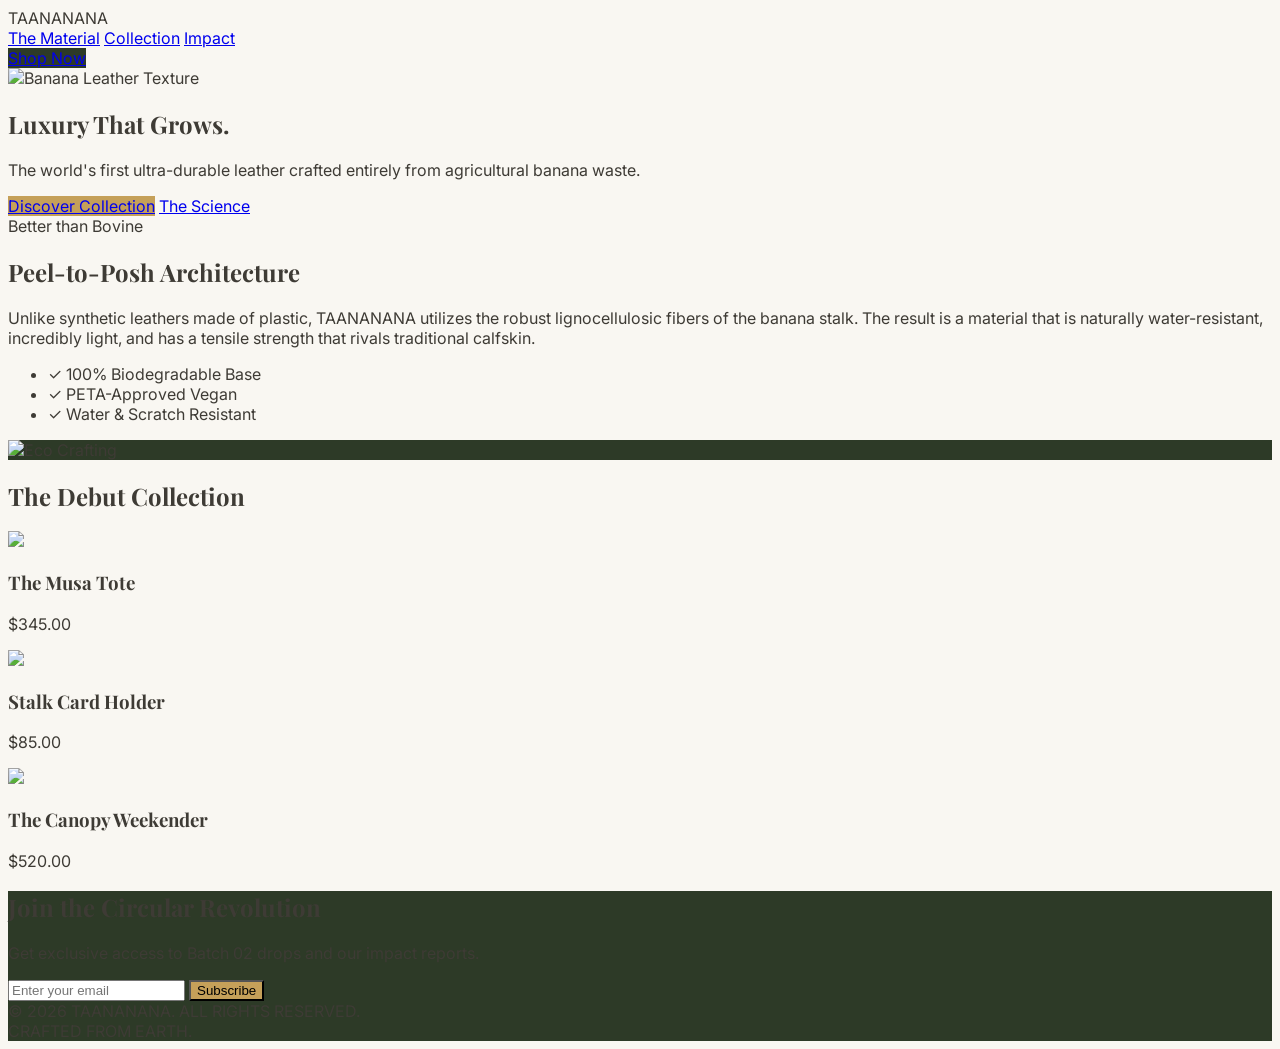
==== index.html @ 6c9b7fd7 "Add files via upload" ====
<!DOCTYPE html>
<html lang="en">
<head>
    <meta charset="UTF-8">
    <meta name="viewport" content="width=device-width, initial-scale=1.0">
    <title>TAANANANA | Luxury Banana Leather</title>
    <script src="https://cdn.tailwindcss.com"></script>
    <link href="https://unpkg.com/aos@2.3.1/dist/aos.css" rel="stylesheet">
    <link rel="preconnect" href="https://fonts.googleapis.com">
    <style>
        @import url('https://fonts.googleapis.com/css2?family=Playfair+Display:wght@700&family=Inter:wght@300;400;600&display=swap');
        
        body { font-family: 'Inter', sans-serif; scroll-behavior: smooth; }
        h1, h2, h3 { font-family: 'Playfair Display', serif; }
        .bg-cream { background-color: #F9F7F2; }
        .text-earth { color: #3E3B35; }
        .bg-forest { background-color: #2D3A27; }
        .btn-gold { background-color: #C5A059; transition: all 0.3s ease; }
        .btn-gold:hover { background-color: #A68546; transform: translateY(-2px); }
    </style>
</head>
<body class="bg-cream text-earth">

    <nav class="fixed w-full z-50 bg-cream/90 backdrop-blur-md border-b border-gray-200">
        <div class="max-w-7xl mx-auto px-6 py-4 flex justify-between items-center">
            <div class="text-2xl font-bold tracking-widest text-forest">TAANANANA</div>
            <div class="hidden md:flex space-x-8 text-sm uppercase tracking-widest font-semibold">
                <a href="#material" class="hover:text-gold-600">The Material</a>
                <a href="#shop" class="hover:text-gold-600">Collection</a>
                <a href="#impact" class="hover:text-gold-600">Impact</a>
            </div>
            <a href="#shop" class="bg-forest text-white px-6 py-2 text-sm uppercase tracking-tighter rounded-sm">Shop Now</a>
        </div>
    </nav>

    <section class="relative h-screen flex items-center justify-center overflow-hidden">
        <div class="absolute inset-0 z-0">
            <img src="https://images.unsplash.com/photo-1581553680321-4fffae59fccd?auto=format&fit=crop&q=80" 
                 class="w-full h-full object-cover opacity-80" alt="Banana Leather Texture">
            <div class="absolute inset-0 bg-black/20"></div>
        </div>
        
        <div class="relative z-10 text-center px-4" data-aos="fade-up">
            <h1 class="text-5xl md:text-7xl text-white mb-6">Luxury That Grows.</h1>
            <p class="text-white text-lg md:text-xl mb-8 max-w-2xl mx-auto font-light italic">
                The world's first ultra-durable leather crafted entirely from agricultural banana waste.
            </p>
            <div class="flex flex-col md:flex-row gap-4 justify-center">
                <a href="#shop" class="btn-gold text-white px-10 py-4 text-sm uppercase tracking-widest font-bold">Discover Collection</a>
                <a href="#material" class="bg-white/10 backdrop-blur-md text-white border border-white px-10 py-4 text-sm uppercase tracking-widest font-bold hover:bg-white hover:text-forest">The Science</a>
            </div>
        </div>
    </section>

    <section id="material" class="py-24 max-w-7xl mx-auto px-6">
        <div class="grid md:grid-cols-2 gap-16 items-center">
            <div data-aos="fade-right">
                <span class="text-gold-600 uppercase tracking-widest text-sm font-bold">Better than Bovine</span>
                <h2 class="text-4xl mt-4 mb-6 leading-tight">Peel-to-Posh Architecture</h2>
                <p class="text-gray-600 mb-6 leading-relaxed">
                    Unlike synthetic leathers made of plastic, TAANANANA utilizes the robust lignocellulosic fibers of the banana stalk. The result is a material that is naturally water-resistant, incredibly light, and has a tensile strength that rivals traditional calfskin.
                </p>
                <ul class="space-y-4 text-sm font-semibold">
                    <li class="flex items-center">✓ 100% Biodegradable Base</li>
                    <li class="flex items-center">✓ PETA-Approved Vegan</li>
                    <li class="flex items-center">✓ Water & Scratch Resistant</li>
                </ul>
            </div>
            <div class="bg-forest h-[500px] rounded-lg overflow-hidden relative" data-aos="zoom-in">
                 <img src="https://images.unsplash.com/photo-1590874103328-eac38a683ce7?auto=format&fit=crop&q=80" class="w-full h-full object-cover mix-blend-overlay opacity-80" alt="Eco Crafting">
            </div>
        </div>
    </section>

    <section id="shop" class="bg-white py-20">
        <div class="text-center mb-16">
            <h2 class="text-4xl">The Debut Collection</h2>
            <div class="w-24 h-1 bg-gold-600 mx-auto mt-4"></div>
        </div>
        <div class="max-w-7xl mx-auto px-6 grid md:grid-cols-3 gap-8">
            <div class="group cursor-pointer" data-aos="fade-up" data-aos-delay="100">
                <div class="overflow-hidden bg-gray-100 aspect-[4/5] mb-4">
                    <img src="https://images.unsplash.com/photo-1548036328-c9fa89d128fa?auto=format&fit=crop&q=80" class="w-full h-full object-cover group-hover:scale-105 transition duration-500">
                </div>
                <h3 class="text-xl italic">The Musa Tote</h3>
                <p class="text-gray-500">$345.00</p>
            </div>
            <div class="group cursor-pointer" data-aos="fade-up" data-aos-delay="200">
                <div class="overflow-hidden bg-gray-100 aspect-[4/5] mb-4">
                    <img src="https://images.unsplash.com/photo-1584917865442-de89df76afd3?auto=format&fit=crop&q=80" class="w-full h-full object-cover group-hover:scale-105 transition duration-500">
                </div>
                <h3 class="text-xl italic">Stalk Card Holder</h3>
                <p class="text-gray-500">$85.00</p>
            </div>
            <div class="group cursor-pointer" data-aos="fade-up" data-aos-delay="300">
                <div class="overflow-hidden bg-gray-100 aspect-[4/5] mb-4">
                    <img src="https://images.unsplash.com/photo-1622560480605-d83c853bc5c3?auto=format&fit=crop&q=80" class="w-full h-full object-cover group-hover:scale-105 transition duration-500">
                </div>
                <h3 class="text-xl italic">The Canopy Weekender</h3>
                <p class="text-gray-500">$520.00</p>
            </div>
        </div>
    </section>

    <footer class="bg-forest text-white py-16">
        <div class="max-w-4xl mx-auto text-center px-6">
            <h2 class="text-3xl mb-4">Join the Circular Revolution</h2>
            <p class="text-gray-400 mb-8">Get exclusive access to Batch 02 drops and our impact reports.</p>
            <form class="flex flex-col md:flex-row gap-2">
                <input type="email" placeholder="Enter your email" class="flex-1 px-6 py-4 bg-white/10 border border-white/20 focus:outline-none focus:border-white">
                <button type="submit" class="btn-gold px-12 py-4 uppercase font-bold text-sm">Subscribe</button>
            </form>
            <div class="mt-12 pt-8 border-t border-white/10 text-xs tracking-widest text-gray-500">
                © 2026 TAANANANA. ALL RIGHTS RESERVED. <br> CRAFTED FROM EARTH.
            </div>
        </div>
    </footer>

    <script src="https://unpkg.com/aos@2.3.1/dist/aos.js"></script>
    <script>
        AOS.init({ duration: 1000, once: true });
    </script>
</body>
</html>
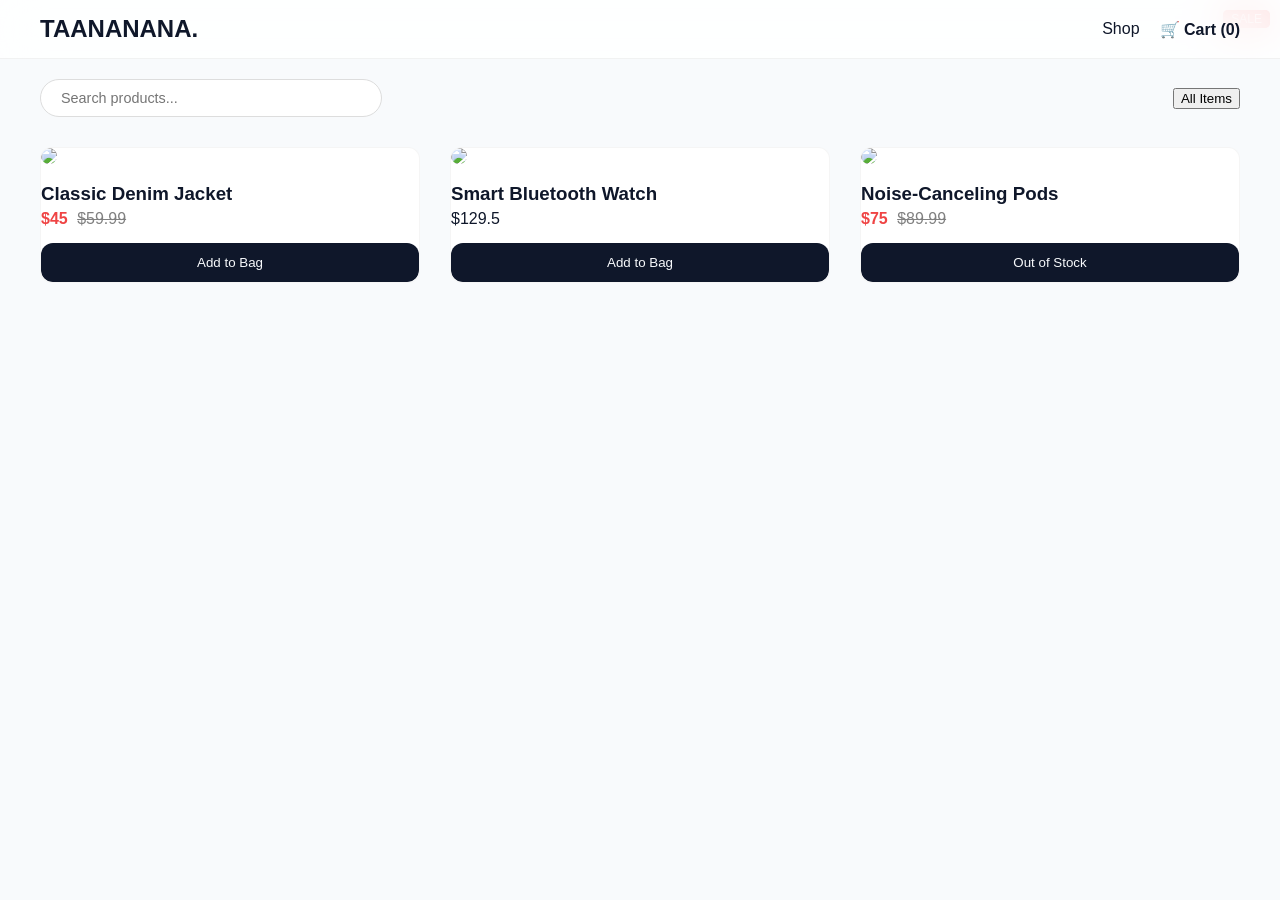
==== commit acdb1ba7: "Add files via upload" ====
--- a/index.html
+++ b/index.html
@@ -3,122 +3,42 @@
 <head>
     <meta charset="UTF-8">
     <meta name="viewport" content="width=device-width, initial-scale=1.0">
-    <title>TAANANANA | Luxury Banana Leather</title>
-    <script src="https://cdn.tailwindcss.com"></script>
-    <link href="https://unpkg.com/aos@2.3.1/dist/aos.css" rel="stylesheet">
-    <link rel="preconnect" href="https://fonts.googleapis.com">
-    <style>
-        @import url('https://fonts.googleapis.com/css2?family=Playfair+Display:wght@700&family=Inter:wght@300;400;600&display=swap');
-        
-        body { font-family: 'Inter', sans-serif; scroll-behavior: smooth; }
-        h1, h2, h3 { font-family: 'Playfair Display', serif; }
-        .bg-cream { background-color: #F9F7F2; }
-        .text-earth { color: #3E3B35; }
-        .bg-forest { background-color: #2D3A27; }
-        .btn-gold { background-color: #C5A059; transition: all 0.3s ease; }
-        .btn-gold:hover { background-color: #A68546; transform: translateY(-2px); }
-    </style>
+    <title>TAANANANA | Professional Collective</title>
+    <link href="https://fonts.googleapis.com/css2?family=Poppins:wght@300;400;600&display=swap" rel="stylesheet">
+    <link rel="stylesheet" href="styles.css">
 </head>
-<body class="bg-cream text-earth">
+<body>
+    <header>
+        <div class="header-content" style="max-width: 1200px; margin: auto; display: flex; justify-content: space-between; align-items: center; padding: 15px;">
+            <h1 style="font-weight: 700; font-size: 1.5rem; margin:0;">TAANANANA.</h1>
+            <nav>
+                <ul style="display:flex; list-style:none; gap:20px; margin:0;">
+                    <li><a href="index.html" style="text-decoration:none; color:inherit;">Shop</a></li>
+                    <li><a href="cart.html" style="text-decoration:none; color:inherit; font-weight:600;">🛒 Cart (<span id="cart-count">0</span>)</a></li>
+                </ul>
+            </nav>
+        </div>
+    </header>
 
-    <nav class="fixed w-full z-50 bg-cream/90 backdrop-blur-md border-b border-gray-200">
-        <div class="max-w-7xl mx-auto px-6 py-4 flex justify-between items-center">
-            <div class="text-2xl font-bold tracking-widest text-forest">TAANANANA</div>
-            <div class="hidden md:flex space-x-8 text-sm uppercase tracking-widest font-semibold">
-                <a href="#material" class="hover:text-gold-600">The Material</a>
-                <a href="#shop" class="hover:text-gold-600">Collection</a>
-                <a href="#impact" class="hover:text-gold-600">Impact</a>
-            </div>
-            <a href="#shop" class="bg-forest text-white px-6 py-2 text-sm uppercase tracking-tighter rounded-sm">Shop Now</a>
-        </div>
-    </nav>
-
-    <section class="relative h-screen flex items-center justify-center overflow-hidden">
-        <div class="absolute inset-0 z-0">
-            <img src="https://images.unsplash.com/photo-1581553680321-4fffae59fccd?auto=format&fit=crop&q=80" 
-                 class="w-full h-full object-cover opacity-80" alt="Banana Leather Texture">
-            <div class="absolute inset-0 bg-black/20"></div>
-        </div>
-        
-        <div class="relative z-10 text-center px-4" data-aos="fade-up">
-            <h1 class="text-5xl md:text-7xl text-white mb-6">Luxury That Grows.</h1>
-            <p class="text-white text-lg md:text-xl mb-8 max-w-2xl mx-auto font-light italic">
-                The world's first ultra-durable leather crafted entirely from agricultural banana waste.
-            </p>
-            <div class="flex flex-col md:flex-row gap-4 justify-center">
-                <a href="#shop" class="btn-gold text-white px-10 py-4 text-sm uppercase tracking-widest font-bold">Discover Collection</a>
-                <a href="#material" class="bg-white/10 backdrop-blur-md text-white border border-white px-10 py-4 text-sm uppercase tracking-widest font-bold hover:bg-white hover:text-forest">The Science</a>
+    <main style="max-width: 1200px; margin: auto; padding: 20px;">
+        <div id="filter-bar" style="display:flex; justify-content:space-between; align-items:center; flex-wrap:wrap; margin-bottom:30px;">
+            <input type="text" id="search" placeholder="Search products..." style="padding:10px 20px; border-radius:50px; border:1px solid #ddd; width:100%; max-width:300px;">
+            <div id="category-filters">
+                <button class="cat-btn active" data-cat="all">All Items</button>
             </div>
         </div>
-    </section>
+        <div id="product-list" style="display:grid; grid-template-columns: repeat(auto-fill, minmax(280px, 1fr)); gap:30px;"></div>
+    </main>
 
-    <section id="material" class="py-24 max-w-7xl mx-auto px-6">
-        <div class="grid md:grid-cols-2 gap-16 items-center">
-            <div data-aos="fade-right">
-                <span class="text-gold-600 uppercase tracking-widest text-sm font-bold">Better than Bovine</span>
-                <h2 class="text-4xl mt-4 mb-6 leading-tight">Peel-to-Posh Architecture</h2>
-                <p class="text-gray-600 mb-6 leading-relaxed">
-                    Unlike synthetic leathers made of plastic, TAANANANA utilizes the robust lignocellulosic fibers of the banana stalk. The result is a material that is naturally water-resistant, incredibly light, and has a tensile strength that rivals traditional calfskin.
-                </p>
-                <ul class="space-y-4 text-sm font-semibold">
-                    <li class="flex items-center">✓ 100% Biodegradable Base</li>
-                    <li class="flex items-center">✓ PETA-Approved Vegan</li>
-                    <li class="flex items-center">✓ Water & Scratch Resistant</li>
-                </ul>
-            </div>
-            <div class="bg-forest h-[500px] rounded-lg overflow-hidden relative" data-aos="zoom-in">
-                 <img src="https://images.unsplash.com/photo-1590874103328-eac38a683ce7?auto=format&fit=crop&q=80" class="w-full h-full object-cover mix-blend-overlay opacity-80" alt="Eco Crafting">
-            </div>
+    <div id="toast-container"></div>
+
+    <div id="modal" style="display:none; position:fixed; inset:0; background:rgba(0,0,0,0.8); backdrop-filter:blur(10px); z-index:2000; align-items:center; justify-content:center; padding:20px;">
+        <div id="modal-content" style="background:var(--bg); padding:40px; border-radius:30px; max-width:800px; position:relative; width:100%;">
+            <span id="close-modal" style="position:absolute; right:25px; top:20px; font-size:30px; cursor:pointer;">&times;</span>
+            <div id="modal-inner"></div>
         </div>
-    </section>
+    </div>
 
-    <section id="shop" class="bg-white py-20">
-        <div class="text-center mb-16">
-            <h2 class="text-4xl">The Debut Collection</h2>
-            <div class="w-24 h-1 bg-gold-600 mx-auto mt-4"></div>
-        </div>
-        <div class="max-w-7xl mx-auto px-6 grid md:grid-cols-3 gap-8">
-            <div class="group cursor-pointer" data-aos="fade-up" data-aos-delay="100">
-                <div class="overflow-hidden bg-gray-100 aspect-[4/5] mb-4">
-                    <img src="https://images.unsplash.com/photo-1548036328-c9fa89d128fa?auto=format&fit=crop&q=80" class="w-full h-full object-cover group-hover:scale-105 transition duration-500">
-                </div>
-                <h3 class="text-xl italic">The Musa Tote</h3>
-                <p class="text-gray-500">$345.00</p>
-            </div>
-            <div class="group cursor-pointer" data-aos="fade-up" data-aos-delay="200">
-                <div class="overflow-hidden bg-gray-100 aspect-[4/5] mb-4">
-                    <img src="https://images.unsplash.com/photo-1584917865442-de89df76afd3?auto=format&fit=crop&q=80" class="w-full h-full object-cover group-hover:scale-105 transition duration-500">
-                </div>
-                <h3 class="text-xl italic">Stalk Card Holder</h3>
-                <p class="text-gray-500">$85.00</p>
-            </div>
-            <div class="group cursor-pointer" data-aos="fade-up" data-aos-delay="300">
-                <div class="overflow-hidden bg-gray-100 aspect-[4/5] mb-4">
-                    <img src="https://images.unsplash.com/photo-1622560480605-d83c853bc5c3?auto=format&fit=crop&q=80" class="w-full h-full object-cover group-hover:scale-105 transition duration-500">
-                </div>
-                <h3 class="text-xl italic">The Canopy Weekender</h3>
-                <p class="text-gray-500">$520.00</p>
-            </div>
-        </div>
-    </section>
-
-    <footer class="bg-forest text-white py-16">
-        <div class="max-w-4xl mx-auto text-center px-6">
-            <h2 class="text-3xl mb-4">Join the Circular Revolution</h2>
-            <p class="text-gray-400 mb-8">Get exclusive access to Batch 02 drops and our impact reports.</p>
-            <form class="flex flex-col md:flex-row gap-2">
-                <input type="email" placeholder="Enter your email" class="flex-1 px-6 py-4 bg-white/10 border border-white/20 focus:outline-none focus:border-white">
-                <button type="submit" class="btn-gold px-12 py-4 uppercase font-bold text-sm">Subscribe</button>
-            </form>
-            <div class="mt-12 pt-8 border-t border-white/10 text-xs tracking-widest text-gray-500">
-                © 2026 TAANANANA. ALL RIGHTS RESERVED. <br> CRAFTED FROM EARTH.
-            </div>
-        </div>
-    </footer>
-
-    <script src="https://unpkg.com/aos@2.3.1/dist/aos.js"></script>
-    <script>
-        AOS.init({ duration: 1000, once: true });
-    </script>
+    <script src="script.js"></script>
 </body>
 </html>
--- a/styles.css
+++ b/styles.css
@@ -0,0 +1,67 @@
+:root {
+    /* Premium Palette from the reference */
+    --primary: #0f172a;
+    --accent: #14b8a6; 
+    --success: #10b981;
+    --danger: #ef4444;
+    --glass: rgba(255, 255, 255, 0.85);
+    --bg: #f8fafc;
+    --card-bg: #ffffff;
+}
+
+@media (prefers-color-scheme: dark) {
+    :root {
+        --bg: #020617;
+        --card-bg: #0f172a;
+        --primary: #f8fafc;
+        --glass: rgba(15, 23, 42, 0.9);
+    }
+}
+
+body { 
+    font-family: 'Inter', sans-serif; /* Professional tech font */
+    background: var(--bg); 
+    color: var(--primary); 
+    margin: 0; 
+}
+
+/* Glassmorphism Header */
+header {
+    background: var(--glass);
+    backdrop-filter: blur(20px);
+    position: sticky; 
+    top: 0; 
+    z-index: 1000;
+    border-bottom: 1px solid rgba(0,0,0,0.05);
+}
+
+/* Premium Card Design */
+.product {
+    background: var(--card-bg); 
+    border-radius: 12px; 
+    padding: 0; /* Full-bleed image style */
+    overflow: hidden;
+    transition: all 0.3s cubic-bezier(0.4, 0, 0.2, 1);
+    border: 1px solid rgba(0,0,0,0.04);
+}
+
+.product:hover {
+    transform: translateY(-8px);
+    box-shadow: 0 20px 25px -5px rgba(0, 0, 0, 0.1);
+}
+
+.product-info { padding: 20px; }
+
+/* Refined Search Bar */
+#search {
+    background: var(--card-bg);
+    border: 1px solid #e2e8f0;
+    padding: 12px 24px;
+    font-size: 0.9rem;
+    border-radius: 8px; /* Squared-off edges look more premium than pills */
+}
+
+#search:focus {
+    border-color: var(--accent);
+    box-shadow: 0 0 0 4px rgba(20, 184, 166, 0.1);
+}
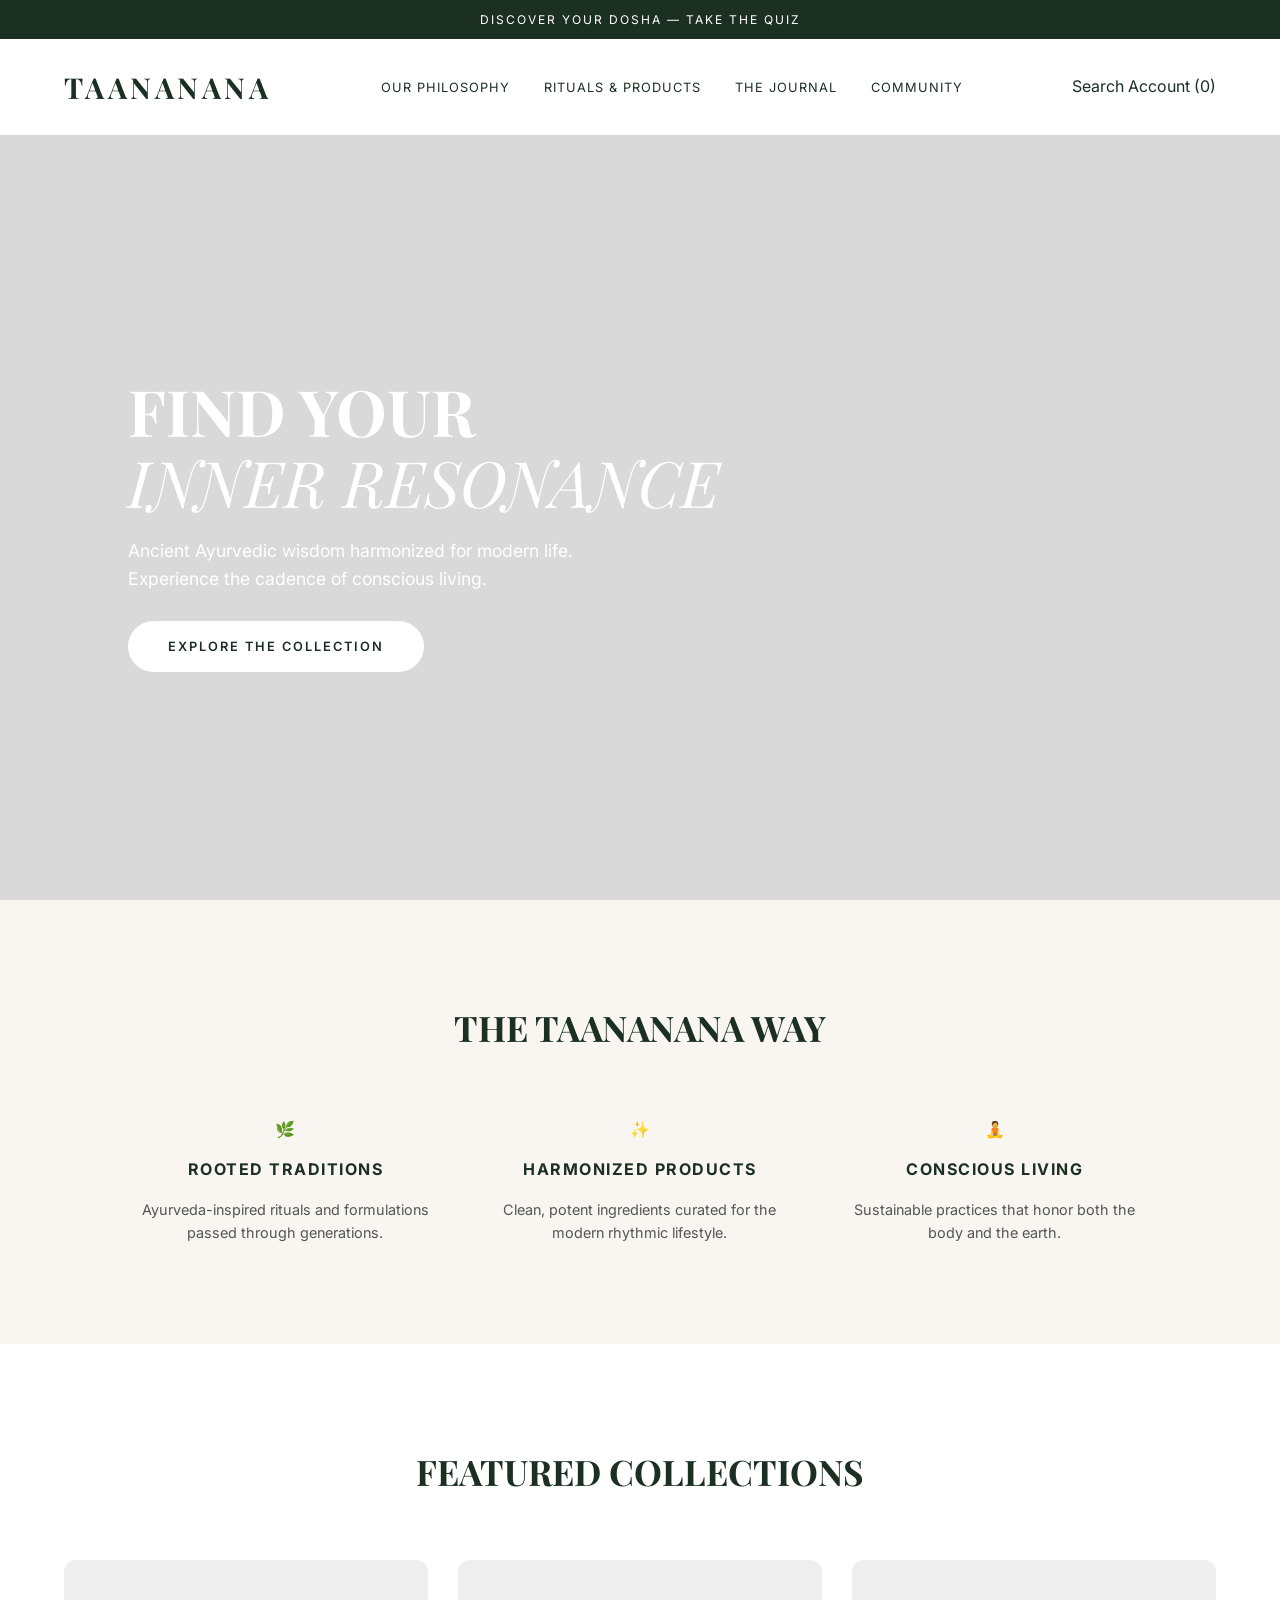
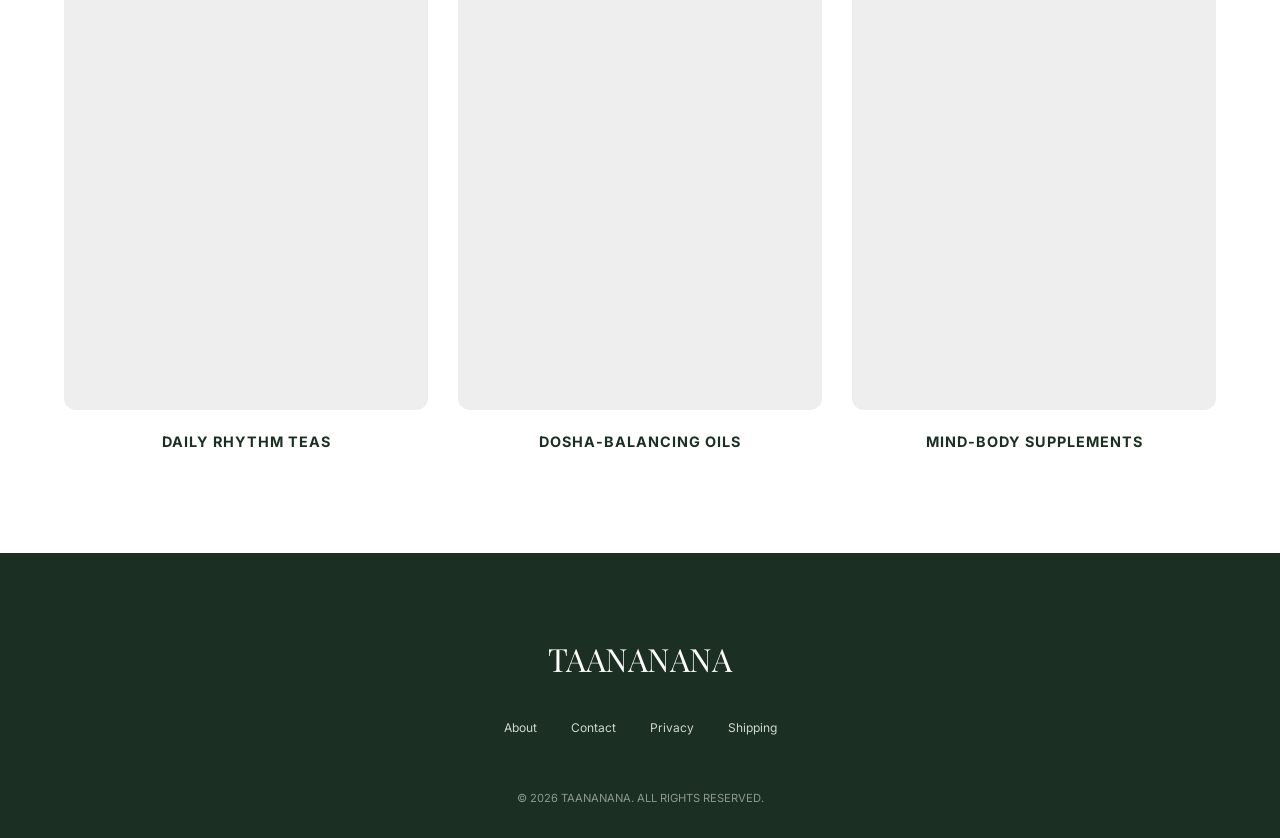
==== commit 6ba9ccd1: "Add files via upload" ====
--- a/index.html
+++ b/index.html
@@ -3,42 +3,89 @@
 <head>
     <meta charset="UTF-8">
     <meta name="viewport" content="width=device-width, initial-scale=1.0">
-    <title>TAANANANA | Professional Collective</title>
-    <link href="https://fonts.googleapis.com/css2?family=Poppins:wght@300;400;600&display=swap" rel="stylesheet">
-    <link rel="stylesheet" href="styles.css">
+    <title>TAANANANA | The Rhythm of Well-being</title>
+    <link href="https://fonts.googleapis.com/css2?family=Playfair+Display:ital,wght@0,400;0,600;1,400&family=Inter:wght@300;400;500&display=swap" rel="stylesheet">
+    <link rel="stylesheet" href="style.css">
 </head>
 <body>
+
+    <div class="promo-bar">DISCOVER YOUR DOSHA — TAKE THE QUIZ</div>
+
     <header>
-        <div class="header-content" style="max-width: 1200px; margin: auto; display: flex; justify-content: space-between; align-items: center; padding: 15px;">
-            <h1 style="font-weight: 700; font-size: 1.5rem; margin:0;">TAANANANA.</h1>
-            <nav>
-                <ul style="display:flex; list-style:none; gap:20px; margin:0;">
-                    <li><a href="index.html" style="text-decoration:none; color:inherit;">Shop</a></li>
-                    <li><a href="cart.html" style="text-decoration:none; color:inherit; font-weight:600;">🛒 Cart (<span id="cart-count">0</span>)</a></li>
-                </ul>
-            </nav>
+        <div class="logo">TAANANANA</div>
+        <nav>
+            <a href="#philosophy">Our Philosophy</a>
+            <a href="#shop">Rituals & Products</a>
+            <a href="#journal">The Journal</a>
+            <a href="#community">Community</a>
+        </nav>
+        <div class="nav-utils">
+            <span>Search</span>
+            <span>Account (0)</span>
         </div>
     </header>
 
-    <main style="max-width: 1200px; margin: auto; padding: 20px;">
-        <div id="filter-bar" style="display:flex; justify-content:space-between; align-items:center; flex-wrap:wrap; margin-bottom:30px;">
-            <input type="text" id="search" placeholder="Search products..." style="padding:10px 20px; border-radius:50px; border:1px solid #ddd; width:100%; max-width:300px;">
-            <div id="category-filters">
-                <button class="cat-btn active" data-cat="all">All Items</button>
+    <section class="hero">
+        <div class="hero-overlay">
+            <div class="hero-content">
+                <h1>FIND YOUR <br> <span>INNER RESONANCE</span></h1>
+                <p>Ancient Ayurvedic wisdom harmonized for modern life. Experience the cadence of conscious living.</p>
+                <a href="#shop" class="cta-primary">EXPLORE THE COLLECTION</a>
             </div>
         </div>
-        <div id="product-list" style="display:grid; grid-template-columns: repeat(auto-fill, minmax(280px, 1fr)); gap:30px;"></div>
-    </main>
+    </section>
 
-    <div id="toast-container"></div>
+    <section id="philosophy" class="features">
+        <h2 class="section-title">THE TAANANANA WAY</h2>
+        <div class="features-grid">
+            <div class="feature-card">
+                <div class="icon">🌿</div>
+                <h3>ROOTED TRADITIONS</h3>
+                <p>Ayurveda-inspired rituals and formulations passed through generations.</p>
+            </div>
+            <div class="feature-card">
+                <div class="icon">✨</div>
+                <h3>HARMONIZED PRODUCTS</h3>
+                <p>Clean, potent ingredients curated for the modern rhythmic lifestyle.</p>
+            </div>
+            <div class="feature-card">
+                <div class="icon">🧘</div>
+                <h3>CONSCIOUS LIVING</h3>
+                <p>Sustainable practices that honor both the body and the earth.</p>
+            </div>
+        </div>
+    </section>
 
-    <div id="modal" style="display:none; position:fixed; inset:0; background:rgba(0,0,0,0.8); backdrop-filter:blur(10px); z-index:2000; align-items:center; justify-content:center; padding:20px;">
-        <div id="modal-content" style="background:var(--bg); padding:40px; border-radius:30px; max-width:800px; position:relative; width:100%;">
-            <span id="close-modal" style="position:absolute; right:25px; top:20px; font-size:30px; cursor:pointer;">&times;</span>
-            <div id="modal-inner"></div>
+    <section id="shop" class="shop-section">
+        <h2 class="section-title">FEATURED COLLECTIONS</h2>
+        <div class="grid">
+            <div class="item">
+                <div class="img-placeholder" style="background-image: url('https://images.unsplash.com/photo-1544367567-0f2fcb009e0b?auto=format&fit=crop&q=80&w=600');"></div>
+                <h3>DAILY RHYTHM TEAS</h3>
+            </div>
+            <div class="item">
+                <div class="img-placeholder" style="background-image: url('https://images.unsplash.com/photo-1608571423902-eed4a5ad8108?auto=format&fit=crop&q=80&w=600');"></div>
+                <h3>DOSHA-BALANCING OILS</h3>
+            </div>
+            <div class="item">
+                <div class="img-placeholder" style="background-image: url('https://images.unsplash.com/photo-1512069772995-ec65ed45afd6?auto=format&fit=crop&q=80&w=600');"></div>
+                <h3>MIND-BODY SUPPLEMENTS</h3>
+            </div>
         </div>
-    </div>
+    </section>
 
-    <script src="script.js"></script>
+    <footer>
+        <div class="footer-content">
+            <div class="footer-logo">TAANANANA</div>
+            <div class="footer-links">
+                <a href="#">About</a>
+                <a href="#">Contact</a>
+                <a href="#">Privacy</a>
+                <a href="#">Shipping</a>
+            </div>
+            <p class="copyright">&copy; 2026 TAANANANA. ALL RIGHTS RESERVED.</p>
+        </div>
+    </footer>
+
 </body>
 </html>
--- a/style.css
+++ b/style.css
@@ -0,0 +1,173 @@
+:root {
+    --deep-green: #1b3022;
+    --gold: #c5a059;
+    --sand: #f9f6f2;
+    --white: #ffffff;
+    --text-grey: #555;
+}
+
+* { box-sizing: border-box; margin: 0; padding: 0; }
+
+body {
+    font-family: 'Inter', sans-serif;
+    color: var(--deep-green);
+    background-color: var(--white);
+    line-height: 1.6;
+}
+
+/* Header & Promo */
+.promo-bar {
+    background: var(--deep-green);
+    color: var(--white);
+    text-align: center;
+    padding: 10px;
+    font-size: 0.75rem;
+    letter-spacing: 2px;
+}
+
+header {
+    display: flex;
+    justify-content: space-between;
+    align-items: center;
+    padding: 25px 5%;
+    background: var(--white);
+    position: sticky;
+    top: 0;
+    z-index: 1000;
+}
+
+.logo {
+    font-family: 'Playfair Display', serif;
+    font-size: 1.8rem;
+    font-weight: bold;
+    letter-spacing: 4px;
+}
+
+nav a {
+    text-decoration: none;
+    color: var(--deep-green);
+    margin: 0 15px;
+    font-size: 0.8rem;
+    text-transform: uppercase;
+    letter-spacing: 1px;
+}
+
+/* Hero Section */
+.hero {
+    height: 85vh;
+    background: url('https://images.unsplash.com/photo-1593113598332-cd288d649433?auto=format&fit=crop&q=80&w=1600') center/cover no-repeat;
+    display: flex;
+    align-items: center;
+    justify-content: center;
+}
+
+.hero-overlay {
+    background: rgba(0,0,0,0.15);
+    width: 100%;
+    height: 100%;
+    display: flex;
+    align-items: center;
+    padding: 0 10%;
+}
+
+.hero-content h1 {
+    font-family: 'Playfair Display', serif;
+    font-size: 4rem;
+    color: var(--white);
+    line-height: 1.1;
+}
+
+.hero-content h1 span { font-style: italic; font-weight: 300; }
+
+.hero-content p {
+    color: var(--white);
+    max-width: 500px;
+    margin: 20px 0 40px;
+    font-size: 1.1rem;
+}
+
+.cta-primary {
+    background: var(--white);
+    color: var(--deep-green);
+    padding: 18px 40px;
+    text-decoration: none;
+    font-size: 0.8rem;
+    font-weight: 600;
+    letter-spacing: 2px;
+    border-radius: 50px;
+}
+
+/* Features Section */
+.features {
+    padding: 100px 10%;
+    background-color: var(--sand);
+    text-align: center;
+}
+
+.section-title {
+    font-family: 'Playfair Display', serif;
+    font-size: 2.2rem;
+    margin-bottom: 60px;
+}
+
+.features-grid {
+    display: grid;
+    grid-template-columns: repeat(auto-fit, minmax(280px, 1fr));
+    gap: 40px;
+}
+
+.feature-card h3 {
+    margin: 15px 0;
+    font-size: 1rem;
+    letter-spacing: 1.5px;
+}
+
+.feature-card p { font-size: 0.9rem; color: var(--text-grey); }
+
+/* Shop Section */
+.shop-section { padding: 100px 5%; text-align: center; }
+
+.grid {
+    display: grid;
+    grid-template-columns: repeat(3, 1fr);
+    gap: 30px;
+}
+
+.img-placeholder {
+    height: 450px;
+    background-color: #eee;
+    background-size: cover;
+    background-position: center;
+    border-radius: 12px;
+    transition: transform 0.5s ease;
+}
+
+.item:hover .img-placeholder { transform: scale(1.02); }
+
+.item h3 { margin-top: 20px; font-size: 0.9rem; letter-spacing: 1px; }
+
+/* Footer */
+footer {
+    background: var(--deep-green);
+    color: var(--white);
+    padding: 80px 5% 30px;
+    text-align: center;
+}
+
+.footer-logo { font-family: 'Playfair Display', serif; font-size: 2rem; margin-bottom: 30px; }
+
+.footer-links a {
+    color: var(--white);
+    text-decoration: none;
+    margin: 0 15px;
+    font-size: 0.75rem;
+    opacity: 0.8;
+}
+
+.copyright { margin-top: 50px; font-size: 0.7rem; opacity: 0.5; }
+
+/* Responsive */
+@media (max-width: 768px) {
+    .grid { grid-template-columns: 1fr; }
+    .hero-content h1 { font-size: 2.8rem; }
+}
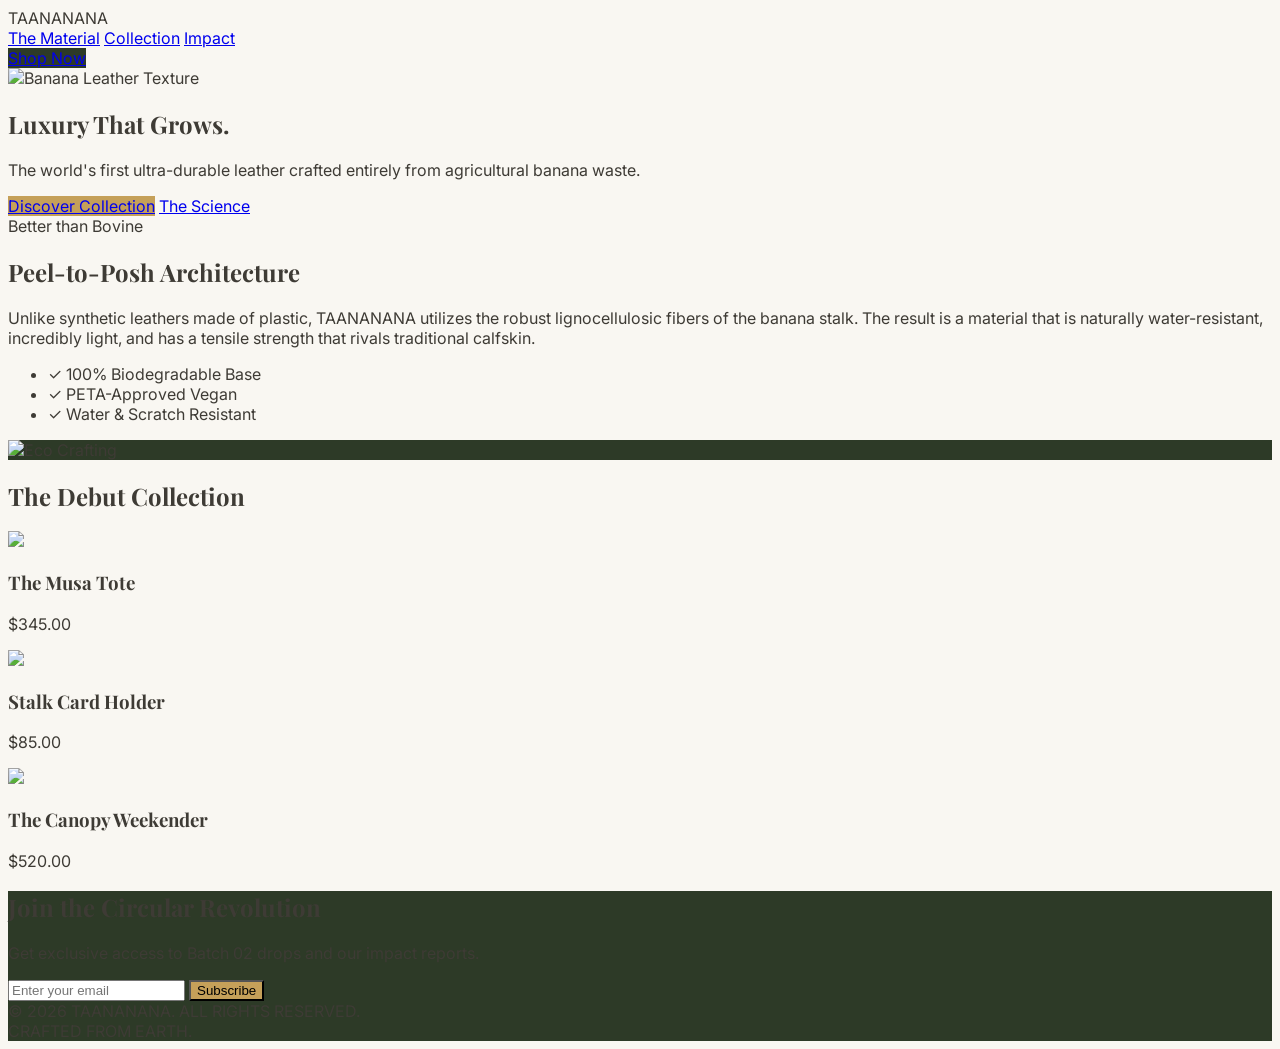
==== commit 6bcb52a4: "Add files via upload" ====
--- a/index.html
+++ b/index.html
@@ -3,89 +3,122 @@
 <head>
     <meta charset="UTF-8">
     <meta name="viewport" content="width=device-width, initial-scale=1.0">
-    <title>TAANANANA | The Rhythm of Well-being</title>
-    <link href="https://fonts.googleapis.com/css2?family=Playfair+Display:ital,wght@0,400;0,600;1,400&family=Inter:wght@300;400;500&display=swap" rel="stylesheet">
-    <link rel="stylesheet" href="style.css">
+    <title>TAANANANA | Luxury Banana Leather</title>
+    <script src="https://cdn.tailwindcss.com"></script>
+    <link href="https://unpkg.com/aos@2.3.1/dist/aos.css" rel="stylesheet">
+    <link rel="preconnect" href="https://fonts.googleapis.com">
+    <style>
+        @import url('https://fonts.googleapis.com/css2?family=Playfair+Display:wght@700&family=Inter:wght@300;400;600&display=swap');
+        
+        body { font-family: 'Inter', sans-serif; scroll-behavior: smooth; }
+        h1, h2, h3 { font-family: 'Playfair Display', serif; }
+        .bg-cream { background-color: #F9F7F2; }
+        .text-earth { color: #3E3B35; }
+        .bg-forest { background-color: #2D3A27; }
+        .btn-gold { background-color: #C5A059; transition: all 0.3s ease; }
+        .btn-gold:hover { background-color: #A68546; transform: translateY(-2px); }
+    </style>
 </head>
-<body>
+<body class="bg-cream text-earth">
 
-    <div class="promo-bar">DISCOVER YOUR DOSHA — TAKE THE QUIZ</div>
+    <nav class="fixed w-full z-50 bg-cream/90 backdrop-blur-md border-b border-gray-200">
+        <div class="max-w-7xl mx-auto px-6 py-4 flex justify-between items-center">
+            <div class="text-2xl font-bold tracking-widest text-forest">TAANANANA</div>
+            <div class="hidden md:flex space-x-8 text-sm uppercase tracking-widest font-semibold">
+                <a href="#material" class="hover:text-gold-600">The Material</a>
+                <a href="#shop" class="hover:text-gold-600">Collection</a>
+                <a href="#impact" class="hover:text-gold-600">Impact</a>
+            </div>
+            <a href="#shop" class="bg-forest text-white px-6 py-2 text-sm uppercase tracking-tighter rounded-sm">Shop Now</a>
+        </div>
+    </nav>
 
-    <header>
-        <div class="logo">TAANANANA</div>
-        <nav>
-            <a href="#philosophy">Our Philosophy</a>
-            <a href="#shop">Rituals & Products</a>
-            <a href="#journal">The Journal</a>
-            <a href="#community">Community</a>
-        </nav>
-        <div class="nav-utils">
-            <span>Search</span>
-            <span>Account (0)</span>
+    <section class="relative h-screen flex items-center justify-center overflow-hidden">
+        <div class="absolute inset-0 z-0">
+            <img src="https://images.unsplash.com/photo-1581553680321-4fffae59fccd?auto=format&fit=crop&q=80" 
+                 class="w-full h-full object-cover opacity-80" alt="Banana Leather Texture">
+            <div class="absolute inset-0 bg-black/20"></div>
         </div>
-    </header>
-
-    <section class="hero">
-        <div class="hero-overlay">
-            <div class="hero-content">
-                <h1>FIND YOUR <br> <span>INNER RESONANCE</span></h1>
-                <p>Ancient Ayurvedic wisdom harmonized for modern life. Experience the cadence of conscious living.</p>
-                <a href="#shop" class="cta-primary">EXPLORE THE COLLECTION</a>
+        
+        <div class="relative z-10 text-center px-4" data-aos="fade-up">
+            <h1 class="text-5xl md:text-7xl text-white mb-6">Luxury That Grows.</h1>
+            <p class="text-white text-lg md:text-xl mb-8 max-w-2xl mx-auto font-light italic">
+                The world's first ultra-durable leather crafted entirely from agricultural banana waste.
+            </p>
+            <div class="flex flex-col md:flex-row gap-4 justify-center">
+                <a href="#shop" class="btn-gold text-white px-10 py-4 text-sm uppercase tracking-widest font-bold">Discover Collection</a>
+                <a href="#material" class="bg-white/10 backdrop-blur-md text-white border border-white px-10 py-4 text-sm uppercase tracking-widest font-bold hover:bg-white hover:text-forest">The Science</a>
             </div>
         </div>
     </section>
 
-    <section id="philosophy" class="features">
-        <h2 class="section-title">THE TAANANANA WAY</h2>
-        <div class="features-grid">
-            <div class="feature-card">
-                <div class="icon">🌿</div>
-                <h3>ROOTED TRADITIONS</h3>
-                <p>Ayurveda-inspired rituals and formulations passed through generations.</p>
+    <section id="material" class="py-24 max-w-7xl mx-auto px-6">
+        <div class="grid md:grid-cols-2 gap-16 items-center">
+            <div data-aos="fade-right">
+                <span class="text-gold-600 uppercase tracking-widest text-sm font-bold">Better than Bovine</span>
+                <h2 class="text-4xl mt-4 mb-6 leading-tight">Peel-to-Posh Architecture</h2>
+                <p class="text-gray-600 mb-6 leading-relaxed">
+                    Unlike synthetic leathers made of plastic, TAANANANA utilizes the robust lignocellulosic fibers of the banana stalk. The result is a material that is naturally water-resistant, incredibly light, and has a tensile strength that rivals traditional calfskin.
+                </p>
+                <ul class="space-y-4 text-sm font-semibold">
+                    <li class="flex items-center">✓ 100% Biodegradable Base</li>
+                    <li class="flex items-center">✓ PETA-Approved Vegan</li>
+                    <li class="flex items-center">✓ Water & Scratch Resistant</li>
+                </ul>
             </div>
-            <div class="feature-card">
-                <div class="icon">✨</div>
-                <h3>HARMONIZED PRODUCTS</h3>
-                <p>Clean, potent ingredients curated for the modern rhythmic lifestyle.</p>
-            </div>
-            <div class="feature-card">
-                <div class="icon">🧘</div>
-                <h3>CONSCIOUS LIVING</h3>
-                <p>Sustainable practices that honor both the body and the earth.</p>
+            <div class="bg-forest h-[500px] rounded-lg overflow-hidden relative" data-aos="zoom-in">
+                 <img src="https://images.unsplash.com/photo-1590874103328-eac38a683ce7?auto=format&fit=crop&q=80" class="w-full h-full object-cover mix-blend-overlay opacity-80" alt="Eco Crafting">
             </div>
         </div>
     </section>
 
-    <section id="shop" class="shop-section">
-        <h2 class="section-title">FEATURED COLLECTIONS</h2>
-        <div class="grid">
-            <div class="item">
-                <div class="img-placeholder" style="background-image: url('https://images.unsplash.com/photo-1544367567-0f2fcb009e0b?auto=format&fit=crop&q=80&w=600');"></div>
-                <h3>DAILY RHYTHM TEAS</h3>
+    <section id="shop" class="bg-white py-20">
+        <div class="text-center mb-16">
+            <h2 class="text-4xl">The Debut Collection</h2>
+            <div class="w-24 h-1 bg-gold-600 mx-auto mt-4"></div>
+        </div>
+        <div class="max-w-7xl mx-auto px-6 grid md:grid-cols-3 gap-8">
+            <div class="group cursor-pointer" data-aos="fade-up" data-aos-delay="100">
+                <div class="overflow-hidden bg-gray-100 aspect-[4/5] mb-4">
+                    <img src="https://images.unsplash.com/photo-1548036328-c9fa89d128fa?auto=format&fit=crop&q=80" class="w-full h-full object-cover group-hover:scale-105 transition duration-500">
+                </div>
+                <h3 class="text-xl italic">The Musa Tote</h3>
+                <p class="text-gray-500">$345.00</p>
             </div>
-            <div class="item">
-                <div class="img-placeholder" style="background-image: url('https://images.unsplash.com/photo-1608571423902-eed4a5ad8108?auto=format&fit=crop&q=80&w=600');"></div>
-                <h3>DOSHA-BALANCING OILS</h3>
+            <div class="group cursor-pointer" data-aos="fade-up" data-aos-delay="200">
+                <div class="overflow-hidden bg-gray-100 aspect-[4/5] mb-4">
+                    <img src="https://images.unsplash.com/photo-1584917865442-de89df76afd3?auto=format&fit=crop&q=80" class="w-full h-full object-cover group-hover:scale-105 transition duration-500">
+                </div>
+                <h3 class="text-xl italic">Stalk Card Holder</h3>
+                <p class="text-gray-500">$85.00</p>
             </div>
-            <div class="item">
-                <div class="img-placeholder" style="background-image: url('https://images.unsplash.com/photo-1512069772995-ec65ed45afd6?auto=format&fit=crop&q=80&w=600');"></div>
-                <h3>MIND-BODY SUPPLEMENTS</h3>
+            <div class="group cursor-pointer" data-aos="fade-up" data-aos-delay="300">
+                <div class="overflow-hidden bg-gray-100 aspect-[4/5] mb-4">
+                    <img src="https://images.unsplash.com/photo-1622560480605-d83c853bc5c3?auto=format&fit=crop&q=80" class="w-full h-full object-cover group-hover:scale-105 transition duration-500">
+                </div>
+                <h3 class="text-xl italic">The Canopy Weekender</h3>
+                <p class="text-gray-500">$520.00</p>
             </div>
         </div>
     </section>
 
-    <footer>
-        <div class="footer-content">
-            <div class="footer-logo">TAANANANA</div>
-            <div class="footer-links">
-                <a href="#">About</a>
-                <a href="#">Contact</a>
-                <a href="#">Privacy</a>
-                <a href="#">Shipping</a>
+    <footer class="bg-forest text-white py-16">
+        <div class="max-w-4xl mx-auto text-center px-6">
+            <h2 class="text-3xl mb-4">Join the Circular Revolution</h2>
+            <p class="text-gray-400 mb-8">Get exclusive access to Batch 02 drops and our impact reports.</p>
+            <form class="flex flex-col md:flex-row gap-2">
+                <input type="email" placeholder="Enter your email" class="flex-1 px-6 py-4 bg-white/10 border border-white/20 focus:outline-none focus:border-white">
+                <button type="submit" class="btn-gold px-12 py-4 uppercase font-bold text-sm">Subscribe</button>
+            </form>
+            <div class="mt-12 pt-8 border-t border-white/10 text-xs tracking-widest text-gray-500">
+                © 2026 TAANANANA. ALL RIGHTS RESERVED. <br> CRAFTED FROM EARTH.
             </div>
-            <p class="copyright">&copy; 2026 TAANANANA. ALL RIGHTS RESERVED.</p>
         </div>
     </footer>
 
+    <script src="https://unpkg.com/aos@2.3.1/dist/aos.js"></script>
+    <script>
+        AOS.init({ duration: 1000, once: true });
+    </script>
 </body>
 </html>
